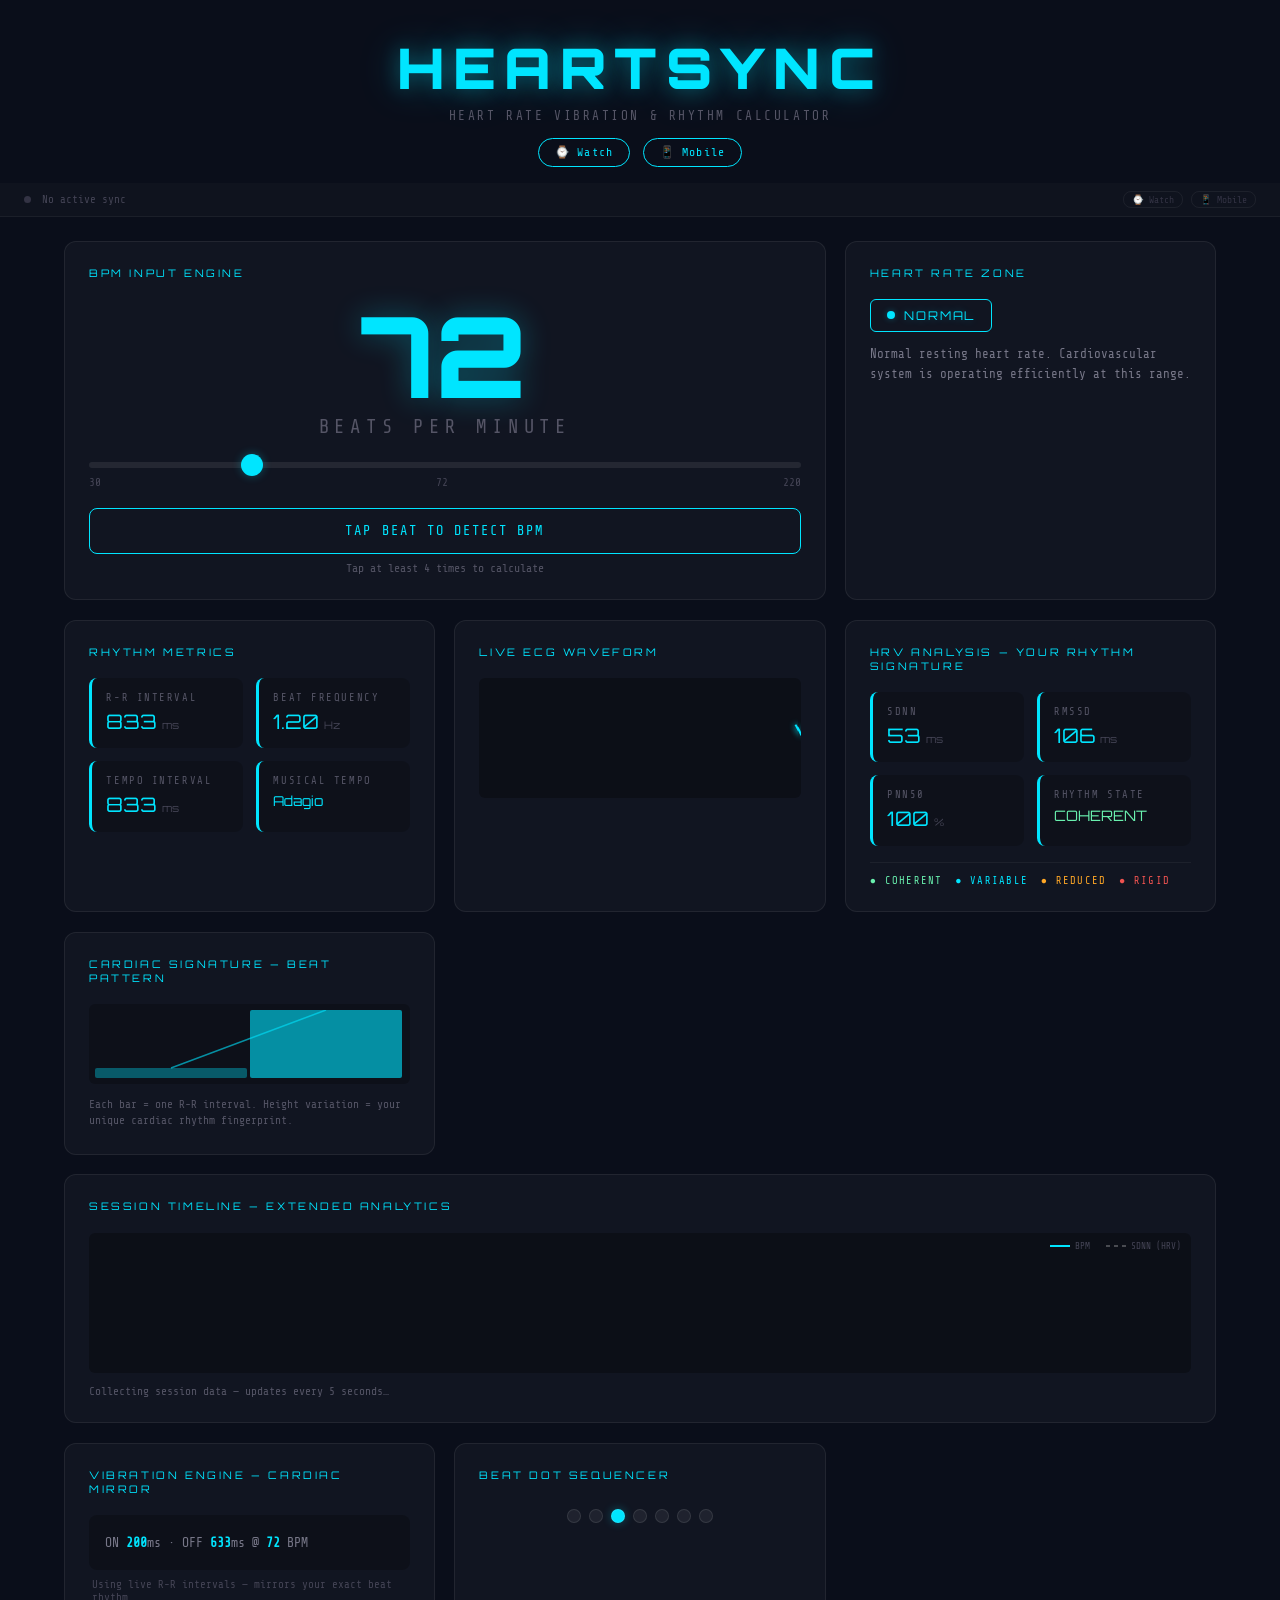
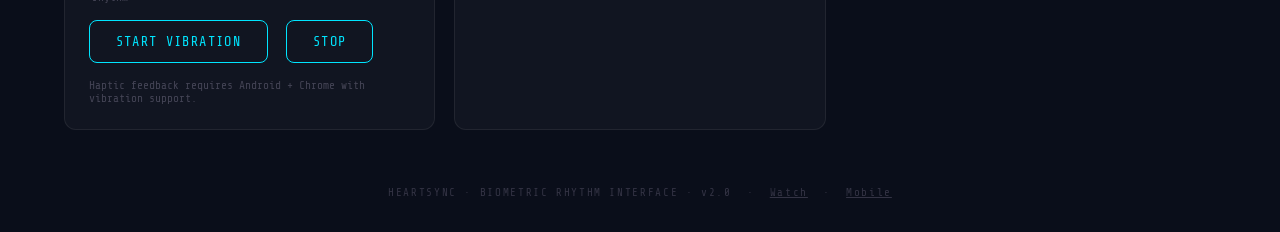
==== index.html @ d4ab4b92 "Build HeartSync — full biometric rhythm & vibration application - BPM input engine (slider + tap det" ====
<!DOCTYPE html>
<html lang="en">
<head>
  <meta charset="UTF-8" />
  <meta name="viewport" content="width=device-width, initial-scale=1.0" />
  <title>HeartSync — Extended</title>
  <link href="https://fonts.googleapis.com/css2?family=Orbitron:wght@400;700;900&family=Share+Tech+Mono&display=swap" rel="stylesheet" />
  <link rel="stylesheet" href="styles.css" />
</head>
<body>

<header>
  <h1>HEARTSYNC</h1>
  <p>HEART RATE VIBRATION &amp; RHYTHM CALCULATOR</p>
  <div class="header-links">
    <a href="watch.html"  class="nav-link">⌚ Watch</a>
    <a href="mobile.html" class="nav-link">📱 Mobile</a>
  </div>
</header>

<!-- Connection status bar -->
<div class="conn-bar" id="conn-bar">
  <div class="conn-dot" id="conn-dot"></div>
  <span id="conn-text">No active sync</span>
  <div class="conn-badges">
    <span class="conn-badge" id="badge-watch">⌚ Watch</span>
    <span class="conn-badge" id="badge-mobile">📱 Mobile</span>
  </div>
</div>

<div class="grid">

  <!-- BPM INPUT -->
  <div class="card" id="bpm-panel">
    <div class="card-title">BPM Input Engine</div>
    <div class="bpm-display" id="bpm-display">72</div>
    <div class="bpm-unit">BEATS PER MINUTE</div>
    <input type="range" id="bpm-slider" min="30" max="220" value="72" step="1" />
    <div class="slider-labels"><span>30</span><span>72</span><span>220</span></div>
    <button id="tap-btn">TAP BEAT TO DETECT BPM</button>
    <div id="tap-status">Tap at least 4 times to calculate</div>
  </div>

  <!-- ZONE CLASSIFIER -->
  <div class="card" id="zone-card">
    <div class="card-title">Heart Rate Zone</div>
    <div class="zone-badge">
      <div class="zone-dot"></div>
      <span id="zone-name">NORMAL</span>
    </div>
    <div class="zone-desc" id="zone-desc">Normal resting heart rate. Cardiovascular system is operating efficiently at this range.</div>
  </div>

  <!-- RHYTHM METRICS -->
  <div class="card">
    <div class="card-title">Rhythm Metrics</div>
    <div class="metrics-grid">
      <div class="metric">
        <div class="metric-label">R-R Interval</div>
        <div class="metric-value"><span id="rr-val">833</span><span class="metric-unit">ms</span></div>
      </div>
      <div class="metric">
        <div class="metric-label">Beat Frequency</div>
        <div class="metric-value"><span id="freq-val">1.20</span><span class="metric-unit">Hz</span></div>
      </div>
      <div class="metric">
        <div class="metric-label">Tempo Interval</div>
        <div class="metric-value"><span id="tempo-val">833</span><span class="metric-unit">ms</span></div>
      </div>
      <div class="metric">
        <div class="metric-label">Musical Tempo</div>
        <div class="metric-value" style="font-size:0.85rem"><span id="music-val">Andante</span></div>
      </div>
    </div>
  </div>

  <!-- ECG VISUALIZER -->
  <div class="card">
    <div class="card-title">Live ECG Waveform</div>
    <canvas id="ecg-canvas"></canvas>
  </div>

  <!-- HRV ANALYSIS -->
  <div class="card">
    <div class="card-title">HRV Analysis — Your Rhythm Signature</div>
    <div class="metrics-grid">
      <div class="metric">
        <div class="metric-label">SDNN</div>
        <div class="metric-value"><span id="sdnn-val">—</span><span class="metric-unit">ms</span></div>
      </div>
      <div class="metric">
        <div class="metric-label">RMSSD</div>
        <div class="metric-value"><span id="rmssd-val">—</span><span class="metric-unit">ms</span></div>
      </div>
      <div class="metric">
        <div class="metric-label">pNN50</div>
        <div class="metric-value"><span id="pnn50-val">—</span><span class="metric-unit">%</span></div>
      </div>
      <div class="metric">
        <div class="metric-label">Rhythm State</div>
        <div class="metric-value" style="font-size:0.9rem"><span id="rhythm-label">LOADING</span></div>
      </div>
    </div>
    <div class="hrv-legend">
      <span class="hrv-tag" style="color:#69f0ae">● COHERENT</span>
      <span class="hrv-tag" style="color:#00e5ff">● VARIABLE</span>
      <span class="hrv-tag" style="color:#ffa726">● REDUCED</span>
      <span class="hrv-tag" style="color:#ef5350">● RIGID</span>
    </div>
  </div>

  <!-- CARDIAC SIGNATURE -->
  <div class="card">
    <div class="card-title">Cardiac Signature — Beat Pattern</div>
    <div class="sparkline-wrap">
      <canvas id="sparkline-canvas" class="sparkline-canvas"></canvas>
    </div>
    <div class="sig-desc">Each bar = one R-R interval. Height variation = your unique cardiac rhythm fingerprint.</div>
  </div>

  <!-- SESSION TIMELINE (extended analytics) -->
  <div class="card card-wide">
    <div class="card-title">Session Timeline — Extended Analytics</div>
    <div class="timeline-wrap">
      <canvas id="timeline-canvas" class="timeline-canvas"></canvas>
      <div class="timeline-legend">
        <span class="tl-item"><span class="tl-line solid"></span> BPM</span>
        <span class="tl-item"><span class="tl-line dashed"></span> SDNN (HRV)</span>
      </div>
    </div>
    <div class="session-stats" id="session-stats">Collecting session data — updates every 5 seconds…</div>
  </div>

  <!-- VIBRATION ENGINE -->
  <div class="card">
    <div class="card-title">Vibration Engine — Cardiac Mirror</div>
    <div class="vib-info">
      ON <span id="vib-on">250</span>ms · OFF <span id="vib-off">583</span>ms @ <span id="vib-bpm">72</span> BPM
    </div>
    <div class="vib-mode-label">Using live R-R intervals — mirrors your exact beat rhythm</div>
    <button class="vib-btn" id="vib-start-btn">START VIBRATION</button>
    <button class="vib-btn" id="vib-stop-btn">STOP</button>
    <div id="vib-note">Haptic feedback requires Android + Chrome with vibration support.</div>
  </div>

  <!-- BEAT SEQUENCER -->
  <div class="card">
    <div class="card-title">Beat Dot Sequencer</div>
    <div class="dots-row" id="dots-row"></div>
  </div>

</div>

<footer>
  HEARTSYNC · BIOMETRIC RHYTHM INTERFACE · v2.0
  &nbsp;·&nbsp;
  <a href="watch.html"  style="color:inherit;text-decoration:underline">Watch</a>
  &nbsp;·&nbsp;
  <a href="mobile.html" style="color:inherit;text-decoration:underline">Mobile</a>
</footer>

<script src="app.js"></script>
</body>
</html>
---- styles.css ----
:root {
  --zone-color: #00e5ff;
  --zone-bg: #0a0e1a;
  --zone-glow: rgba(0, 229, 255, 0.3);
}

* { box-sizing: border-box; margin: 0; padding: 0; }

body {
  background: var(--zone-bg);
  color: #e0e0e0;
  font-family: 'Share Tech Mono', monospace;
  min-height: 100vh;
  transition: background 0.6s ease;
  overflow-x: hidden;
}

/* ── Header ── */
header {
  text-align: center;
  padding: 2rem 1rem 1rem;
}
header h1 {
  font-family: 'Orbitron', sans-serif;
  font-size: clamp(2rem, 6vw, 3.5rem);
  font-weight: 900;
  color: var(--zone-color);
  text-shadow: 0 0 20px var(--zone-glow), 0 0 40px var(--zone-glow);
  letter-spacing: 0.15em;
  transition: color 0.6s, text-shadow 0.6s;
}
header p {
  font-size: 0.8rem;
  color: #556;
  letter-spacing: 0.2em;
  margin-top: 0.4rem;
}

/* ── Header nav links ── */
.header-links {
  display: flex;
  justify-content: center;
  gap: 0.8rem;
  margin-top: 0.9rem;
}
.nav-link {
  display: inline-flex;
  align-items: center;
  gap: 0.4rem;
  padding: 0.4rem 1rem;
  border: 1px solid var(--zone-color);
  border-radius: 18px;
  color: var(--zone-color);
  font-family: 'Share Tech Mono', monospace;
  font-size: 0.72rem;
  letter-spacing: 0.1em;
  text-decoration: none;
  transition: background 0.2s, box-shadow 0.2s, border-color 0.6s, color 0.6s;
}
.nav-link:hover { background: rgba(255,255,255,0.05); box-shadow: 0 0 12px var(--zone-glow); }

/* ── Connection Status Bar ── */
.conn-bar {
  display: flex;
  align-items: center;
  gap: 0.7rem;
  padding: 0.5rem 1.5rem;
  background: rgba(255,255,255,0.02);
  border-bottom: 1px solid rgba(255,255,255,0.05);
  font-size: 0.68rem;
  color: #445;
  flex-wrap: wrap;
}
.conn-dot {
  width: 7px; height: 7px;
  border-radius: 50%;
  background: #334;
  flex-shrink: 0;
  transition: background 0.4s, box-shadow 0.4s;
}
.conn-dot.live {
  background: #69f0ae;
  box-shadow: 0 0 6px rgba(105,240,174,0.7);
  animation: conn-pulse 1.4s ease-in-out infinite;
}
@keyframes conn-pulse { 0%,100%{opacity:1} 50%{opacity:0.4} }
.conn-badges { display: flex; gap: 0.5rem; margin-left: auto; }
.conn-badge {
  padding: 2px 8px;
  border-radius: 8px;
  border: 1px solid rgba(255,255,255,0.06);
  font-size: 0.6rem;
  color: #334;
  transition: border-color 0.4s, color 0.4s;
}
.conn-badge.connected {
  border-color: #69f0ae;
  color: #69f0ae;
}

/* ── Grid Layout ── */
.grid {
  display: grid;
  grid-template-columns: repeat(auto-fit, minmax(300px, 1fr));
  gap: 1.2rem;
  padding: 1.5rem;
  max-width: 1200px;
  margin: 0 auto;
}

/* ── Card ── */
.card {
  background: rgba(255,255,255,0.03);
  border: 1px solid rgba(255,255,255,0.07);
  border-radius: 12px;
  padding: 1.5rem;
  position: relative;
  overflow: hidden;
  transition: border-color 0.6s;
}
.card-wide { grid-column: 1 / -1; }
.card::before {
  content: '';
  position: absolute;
  top: 0; left: -100%;
  width: 60%; height: 100%;
  background: linear-gradient(90deg, transparent, rgba(255,255,255,0.03), transparent);
  animation: scan 4s linear infinite;
}
@keyframes scan { 0%{left:-60%} 100%{left:160%} }
.card-title {
  font-family: 'Orbitron', sans-serif;
  font-size: 0.65rem;
  letter-spacing: 0.25em;
  color: var(--zone-color);
  text-transform: uppercase;
  margin-bottom: 1.2rem;
  transition: color 0.6s;
}

/* ── BPM Panel ── */
#bpm-panel { grid-column: span 2; }
@media (max-width: 660px) { #bpm-panel { grid-column: span 1; } }

.bpm-display {
  font-family: 'Orbitron', sans-serif;
  font-size: clamp(4rem, 14vw, 7rem);
  font-weight: 900;
  color: var(--zone-color);
  text-shadow: 0 0 30px var(--zone-glow);
  text-align: center;
  line-height: 1;
  transition: color 0.4s, text-shadow 0.4s;
}
.bpm-unit { font-size: 1.2rem; letter-spacing: 0.3em; color: #556; text-align: center; margin-top: 0.3rem; }

input[type=range] {
  -webkit-appearance: none;
  width: 100%; height: 6px;
  background: rgba(255,255,255,0.08);
  border-radius: 3px; outline: none;
  margin: 1.5rem 0 0.5rem; cursor: pointer;
}
input[type=range]::-webkit-slider-thumb {
  -webkit-appearance: none;
  width: 22px; height: 22px;
  border-radius: 50%;
  background: var(--zone-color);
  box-shadow: 0 0 10px var(--zone-glow);
  transition: background 0.4s, box-shadow 0.4s;
}
.slider-labels { display: flex; justify-content: space-between; font-size: 0.7rem; color: #445; }

/* ── Tap Button ── */
#tap-btn {
  display: block; width: 100%;
  margin-top: 1.2rem; padding: 0.9rem;
  background: transparent;
  border: 1px solid var(--zone-color);
  border-radius: 8px;
  color: var(--zone-color);
  font-family: 'Share Tech Mono', monospace;
  font-size: 0.85rem; letter-spacing: 0.15em;
  cursor: pointer;
  transition: background 0.2s, box-shadow 0.2s, border-color 0.6s, color 0.6s;
}
#tap-btn:hover { background: rgba(255,255,255,0.04); }
#tap-btn.tapped { background: var(--zone-color); color: #000; box-shadow: 0 0 20px var(--zone-glow); }
#tap-status { font-size: 0.72rem; color: #556; text-align: center; margin-top: 0.5rem; min-height: 1.2em; }

/* ── Zone Badge ── */
.zone-badge {
  display: inline-flex; align-items: center; gap: 0.6rem;
  padding: 0.5rem 1rem;
  border-radius: 6px; border: 1px solid var(--zone-color);
  color: var(--zone-color);
  font-family: 'Orbitron', sans-serif; font-size: 0.75rem; letter-spacing: 0.15em;
  text-shadow: 0 0 8px var(--zone-glow);
  transition: color 0.6s, border-color 0.6s, text-shadow 0.6s;
  margin-bottom: 0.8rem;
}
.zone-dot { width: 8px; height: 8px; border-radius: 50%; background: var(--zone-color); box-shadow: 0 0 6px var(--zone-glow); transition: background 0.6s, box-shadow 0.6s; }
.zone-desc { font-size: 0.78rem; color: #778; line-height: 1.6; }

/* ── Metrics ── */
.metrics-grid { display: grid; grid-template-columns: 1fr 1fr; gap: 0.8rem; }
.metric { background: rgba(0,0,0,0.2); border-radius: 8px; padding: 0.9rem; border-left: 3px solid var(--zone-color); transition: border-color 0.6s; }
.metric-label { font-size: 0.65rem; color: #556; letter-spacing: 0.15em; text-transform: uppercase; margin-bottom: 0.3rem; }
.metric-value { font-family: 'Orbitron', sans-serif; font-size: 1.25rem; color: var(--zone-color); transition: color 0.4s; }
.metric-unit  { font-size: 0.65rem; color: #445; margin-left: 0.3rem; }

/* ── ECG Canvas ── */
#ecg-canvas { width: 100%; height: 120px; display: block; border-radius: 6px; background: rgba(0,0,0,0.3); }

/* ── HRV Analysis ── */
.hrv-legend { display: flex; flex-wrap: wrap; gap: 0.8rem; margin-top: 1rem; padding-top: 0.8rem; border-top: 1px solid rgba(255,255,255,0.05); }
.hrv-tag { font-size: 0.65rem; letter-spacing: 0.12em; }

/* ── Cardiac Signature ── */
.sparkline-wrap { width: 100%; height: 80px; margin-bottom: 0.8rem; border-radius: 6px; background: rgba(0,0,0,0.25); overflow: hidden; padding: 6px; }
.sparkline-canvas { width: 100%; height: 100%; display: block; }
.sig-desc { font-size: 0.7rem; color: #556; line-height: 1.5; }

/* ── Session Timeline ── */
.timeline-wrap { position: relative; width: 100%; height: 140px; margin-bottom: 0.8rem; }
.timeline-canvas { width: 100%; height: 100%; display: block; border-radius: 6px; background: rgba(0,0,0,0.3); }
.timeline-legend {
  position: absolute; top: 8px; right: 10px;
  display: flex; gap: 1rem;
}
.tl-item { display: flex; align-items: center; gap: 5px; font-size: 0.58rem; color: #445; }
.tl-line { display: inline-block; width: 20px; height: 2px; }
.tl-line.solid  { background: var(--zone-color); }
.tl-line.dashed { background: repeating-linear-gradient(90deg,rgba(255,255,255,0.25) 0 4px,transparent 4px 8px); }
.session-stats {
  display: flex; flex-wrap: wrap; gap: 1.2rem;
  font-size: 0.7rem; color: #556;
}
.session-stats strong { color: var(--zone-color); }

/* ── Vibration ── */
.vib-info { background: rgba(0,0,0,0.25); border-radius: 8px; padding: 1rem; font-size: 0.82rem; color: #778; line-height: 1.8; margin-bottom: 0.5rem; }
.vib-info span { color: var(--zone-color); font-weight: bold; transition: color 0.4s; }
.vib-mode-label { font-size: 0.68rem; color: #445; margin-bottom: 1rem; padding-left: 0.2rem; }
.vib-btn { padding: 0.8rem 1.6rem; background: transparent; border: 1px solid var(--zone-color); border-radius: 8px; color: var(--zone-color); font-family: 'Share Tech Mono', monospace; font-size: 0.85rem; letter-spacing: 0.1em; cursor: pointer; transition: background 0.2s, box-shadow 0.2s, border-color 0.6s, color 0.6s; margin-right: 0.6rem; margin-bottom: 0.5rem; }
.vib-btn:hover { background: rgba(255,255,255,0.05); }
.vib-btn.active { background: var(--zone-color); color: #000; box-shadow: 0 0 16px var(--zone-glow); }
#vib-note { font-size: 0.7rem; color: #445; margin-top: 0.5rem; }

/* ── Beat Sequencer ── */
.dots-row { display: flex; flex-wrap: wrap; gap: 0.5rem; justify-content: center; padding: 0.5rem 0; }
.beat-dot { width: 14px; height: 14px; border-radius: 50%; background: rgba(255,255,255,0.06); border: 1px solid rgba(255,255,255,0.1); transition: background 0.08s, box-shadow 0.08s; }
.beat-dot.lit { background: var(--zone-color); box-shadow: 0 0 10px var(--zone-glow); }

/* ── Footer ── */
footer { text-align: center; padding: 2rem; font-size: 0.68rem; color: #334; letter-spacing: 0.15em; }
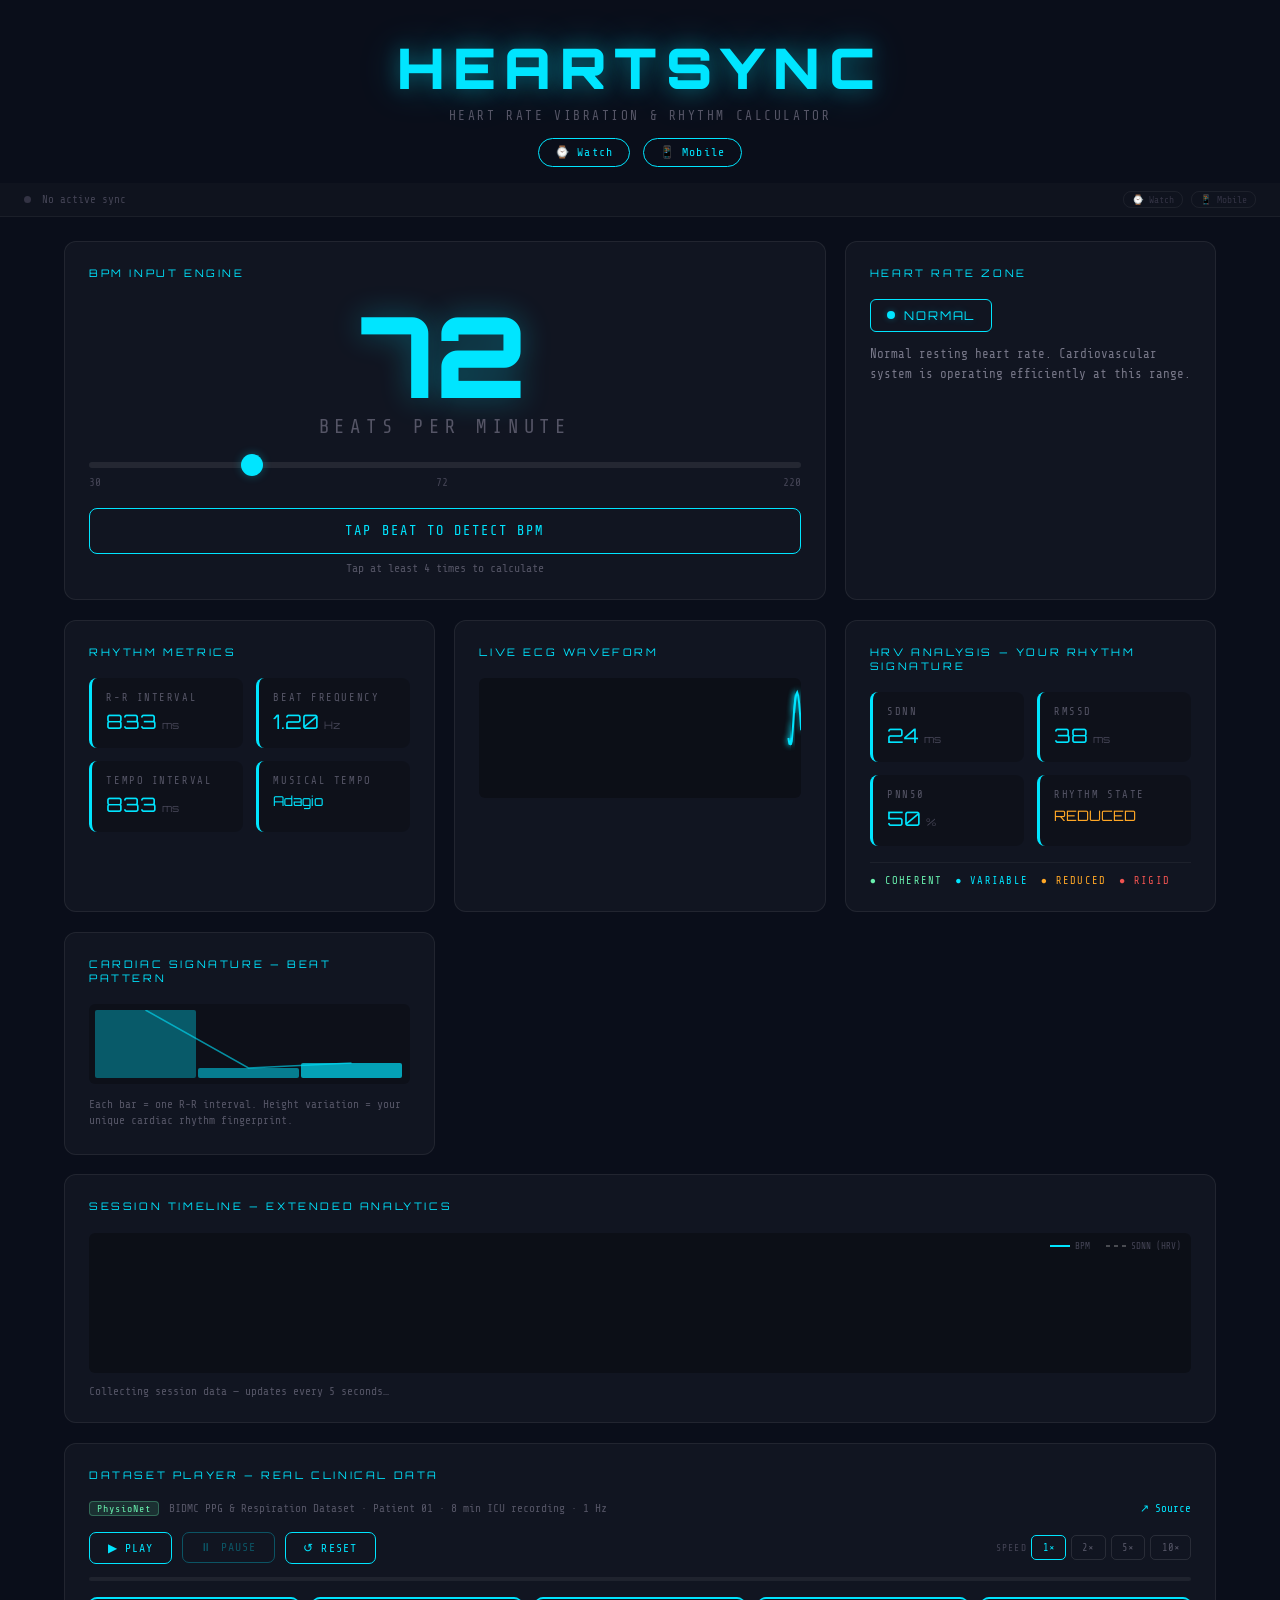
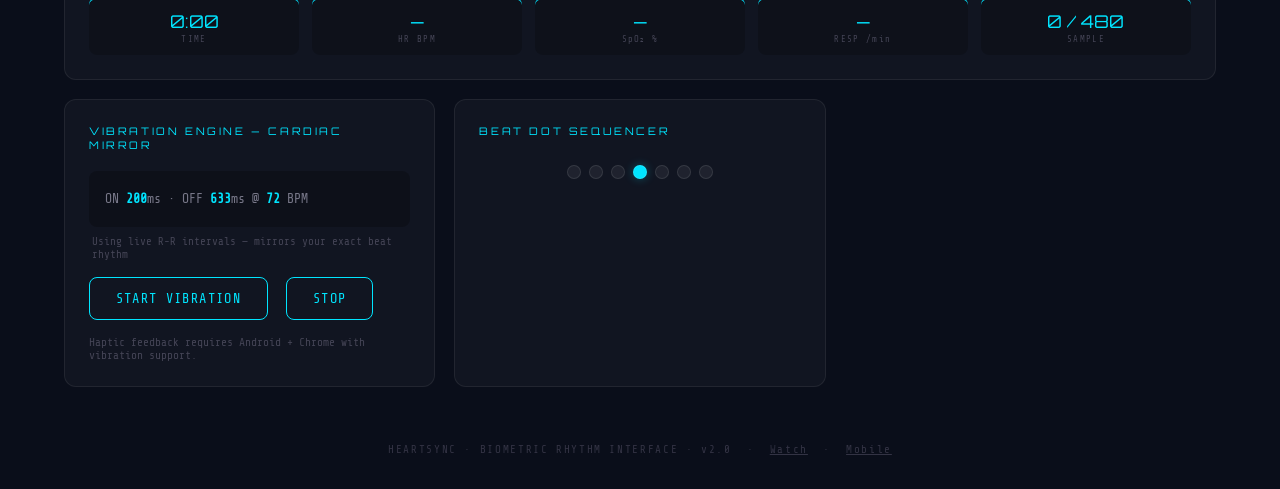
==== commit ff6d6ecb: "Add real clinical dataset player + three-surface sync ecosystem - BIDMC Patient 01 dataset (PhysioNe" ====
--- a/index.html
+++ b/index.html
@@ -131,6 +131,53 @@
     <div class="session-stats" id="session-stats">Collecting session data — updates every 5 seconds…</div>
   </div>
 
+  <!-- DATASET PLAYER -->
+  <div class="card card-wide" id="dataset-card">
+    <div class="card-title">Dataset Player — Real Clinical Data</div>
+    <div class="dataset-source">
+      <span class="ds-badge">PhysioNet</span>
+      BIDMC PPG &amp; Respiration Dataset · Patient 01 · 8 min ICU recording · 1 Hz
+      <a class="ds-link" href="https://physionet.org/content/bidmc/1.0.0/" target="_blank">↗ Source</a>
+    </div>
+    <div class="dataset-controls">
+      <button class="ds-btn" id="ds-play">▶ PLAY</button>
+      <button class="ds-btn" id="ds-pause" disabled>⏸ PAUSE</button>
+      <button class="ds-btn" id="ds-reset">↺ RESET</button>
+      <div class="ds-speed-wrap">
+        <span class="ds-speed-label">SPEED</span>
+        <button class="ds-speed-btn active" data-speed="1">1×</button>
+        <button class="ds-speed-btn" data-speed="2">2×</button>
+        <button class="ds-speed-btn" data-speed="5">5×</button>
+        <button class="ds-speed-btn" data-speed="10">10×</button>
+      </div>
+    </div>
+    <div class="ds-progress-wrap">
+      <div class="ds-progress-bar" id="ds-progress-bar"></div>
+    </div>
+    <div class="ds-live-row">
+      <div class="ds-live-metric">
+        <div class="ds-live-val" id="ds-time">0:00</div>
+        <div class="ds-live-label">TIME</div>
+      </div>
+      <div class="ds-live-metric">
+        <div class="ds-live-val" id="ds-hr">—</div>
+        <div class="ds-live-label">HR BPM</div>
+      </div>
+      <div class="ds-live-metric">
+        <div class="ds-live-val" id="ds-spo2">—</div>
+        <div class="ds-live-label">SpO₂ %</div>
+      </div>
+      <div class="ds-live-metric">
+        <div class="ds-live-val" id="ds-resp">—</div>
+        <div class="ds-live-label">RESP /min</div>
+      </div>
+      <div class="ds-live-metric">
+        <div class="ds-live-val" id="ds-idx">0 / 480</div>
+        <div class="ds-live-label">SAMPLE</div>
+      </div>
+    </div>
+  </div>
+
   <!-- VIBRATION ENGINE -->
   <div class="card">
     <div class="card-title">Vibration Engine — Cardiac Mirror</div>
@@ -159,6 +206,7 @@
   <a href="mobile.html" style="color:inherit;text-decoration:underline">Mobile</a>
 </footer>
 
+<script src="dataset.js"></script>
 <script src="app.js"></script>
 </body>
 </html>
--- a/styles.css
+++ b/styles.css
@@ -252,5 +252,109 @@
 .beat-dot { width: 14px; height: 14px; border-radius: 50%; background: rgba(255,255,255,0.06); border: 1px solid rgba(255,255,255,0.1); transition: background 0.08s, box-shadow 0.08s; }
 .beat-dot.lit { background: var(--zone-color); box-shadow: 0 0 10px var(--zone-glow); }
 
+/* ── Dataset Player ── */
+.dataset-source {
+  display: flex;
+  align-items: center;
+  gap: 0.6rem;
+  font-size: 0.7rem;
+  color: #556;
+  margin-bottom: 1rem;
+  flex-wrap: wrap;
+}
+.ds-badge {
+  background: rgba(105,240,174,0.12);
+  border: 1px solid rgba(105,240,174,0.3);
+  color: #69f0ae;
+  border-radius: 4px;
+  padding: 1px 7px;
+  font-size: 0.62rem;
+  letter-spacing: 0.1em;
+}
+.ds-link { color: var(--zone-color); text-decoration: none; margin-left: auto; font-size: 0.68rem; }
+.ds-link:hover { text-decoration: underline; }
+
+.dataset-controls {
+  display: flex;
+  align-items: center;
+  gap: 0.6rem;
+  margin-bottom: 0.8rem;
+  flex-wrap: wrap;
+}
+.ds-btn {
+  padding: 0.5rem 1.1rem;
+  background: transparent;
+  border: 1px solid var(--zone-color);
+  border-radius: 7px;
+  color: var(--zone-color);
+  font-family: 'Share Tech Mono', monospace;
+  font-size: 0.72rem;
+  letter-spacing: 0.1em;
+  cursor: pointer;
+  transition: background 0.2s, color 0.2s, border-color 0.6s;
+}
+.ds-btn:hover:not(:disabled) { background: rgba(255,255,255,0.05); }
+.ds-btn:disabled { opacity: 0.3; cursor: not-allowed; }
+.ds-speed-wrap {
+  display: flex;
+  align-items: center;
+  gap: 0.3rem;
+  margin-left: auto;
+}
+.ds-speed-label { font-size: 0.6rem; color: #445; letter-spacing: 0.12em; }
+.ds-speed-btn {
+  padding: 0.35rem 0.65rem;
+  background: transparent;
+  border: 1px solid rgba(255,255,255,0.1);
+  border-radius: 5px;
+  color: #556;
+  font-family: 'Share Tech Mono', monospace;
+  font-size: 0.65rem;
+  cursor: pointer;
+  transition: all 0.2s;
+}
+.ds-speed-btn.active, .ds-speed-btn:hover {
+  border-color: var(--zone-color);
+  color: var(--zone-color);
+}
+
+.ds-progress-wrap {
+  height: 4px;
+  background: rgba(255,255,255,0.06);
+  border-radius: 2px;
+  margin-bottom: 1rem;
+  overflow: hidden;
+}
+.ds-progress-bar {
+  height: 100%;
+  width: 0%;
+  background: var(--zone-color);
+  border-radius: 2px;
+  box-shadow: 0 0 6px var(--zone-glow);
+  transition: width 0.9s linear, background 0.6s;
+}
+.ds-live-row {
+  display: flex;
+  gap: 0.8rem;
+  flex-wrap: wrap;
+}
+.ds-live-metric {
+  flex: 1;
+  min-width: 70px;
+  background: rgba(0,0,0,0.2);
+  border-radius: 8px;
+  padding: 0.7rem;
+  text-align: center;
+  border-top: 2px solid var(--zone-color);
+  transition: border-color 0.6s;
+}
+.ds-live-val {
+  font-family: 'Orbitron', sans-serif;
+  font-size: 1.1rem;
+  color: var(--zone-color);
+  transition: color 0.4s;
+}
+.ds-live-label { font-size: 0.55rem; color: #445; letter-spacing: 0.15em; margin-top: 2px; }
+
 /* ── Footer ── */
 footer { text-align: center; padding: 2rem; font-size: 0.68rem; color: #334; letter-spacing: 0.15em; }
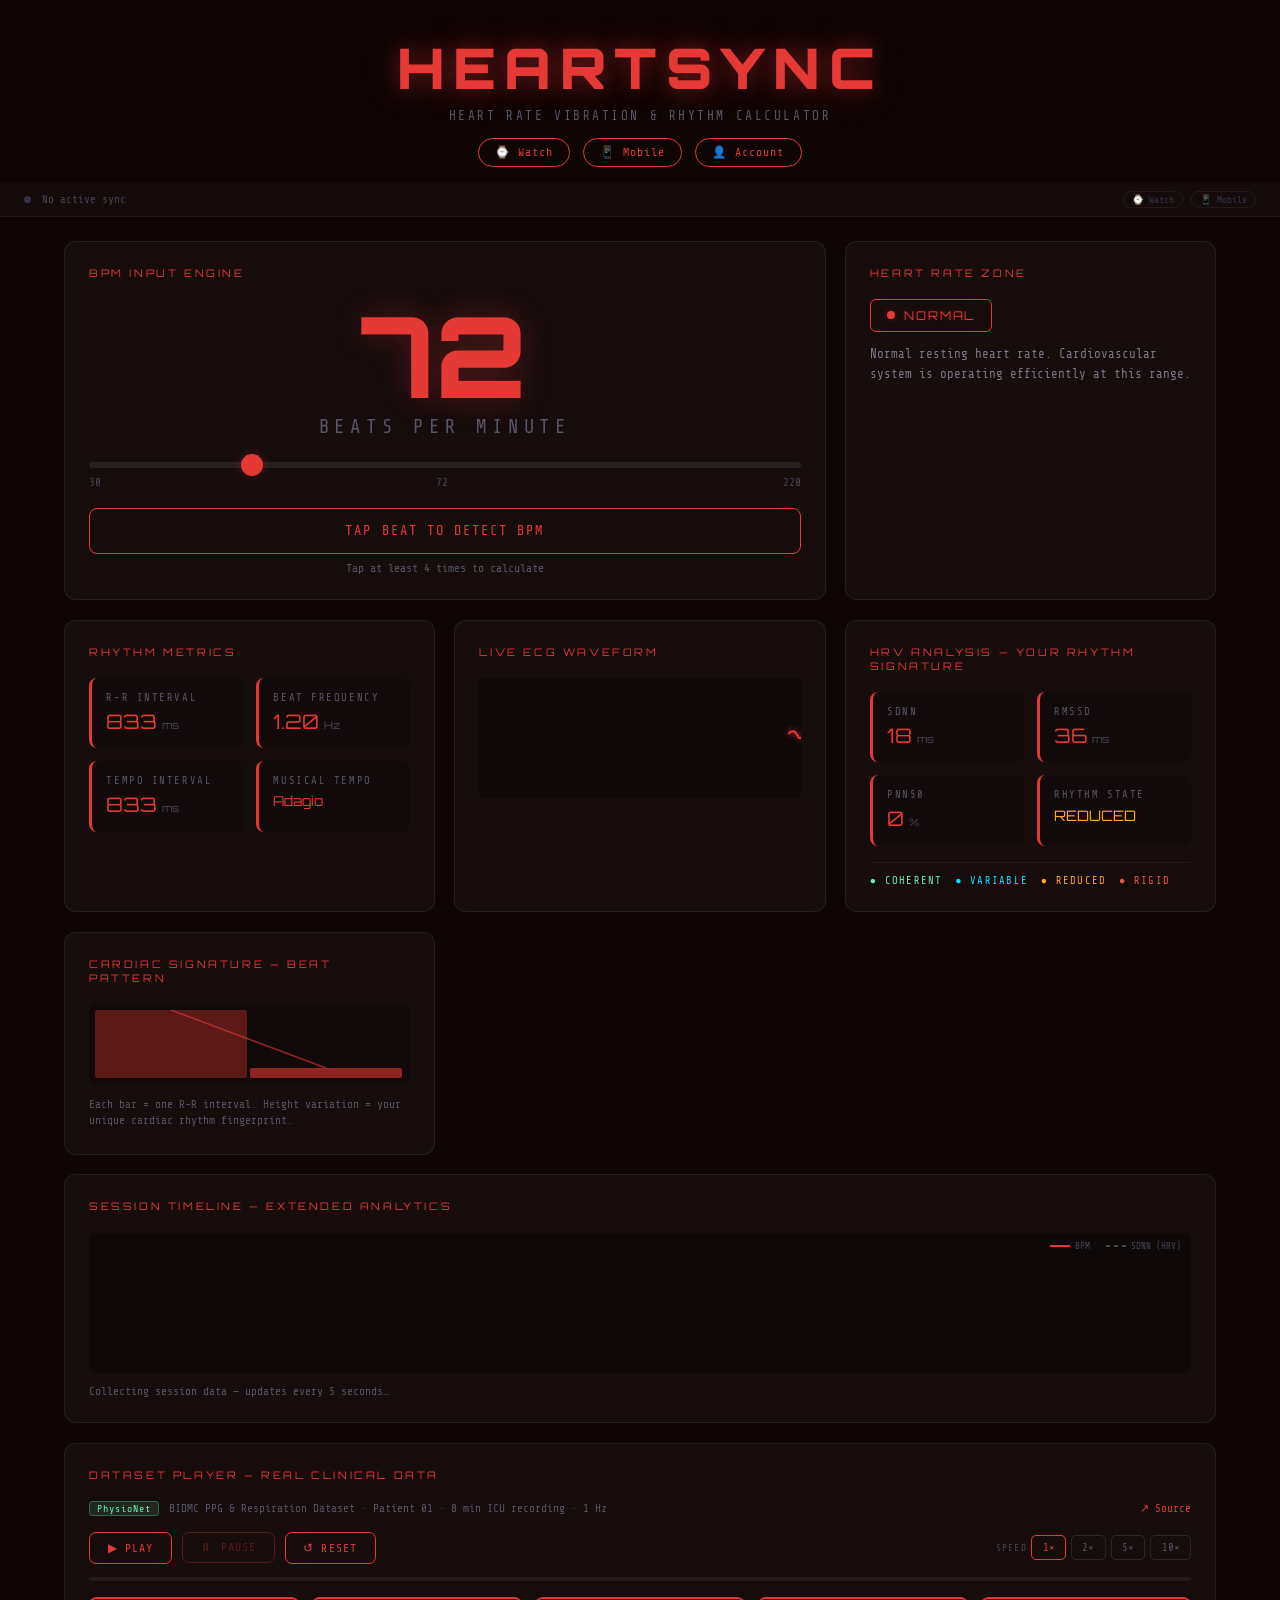
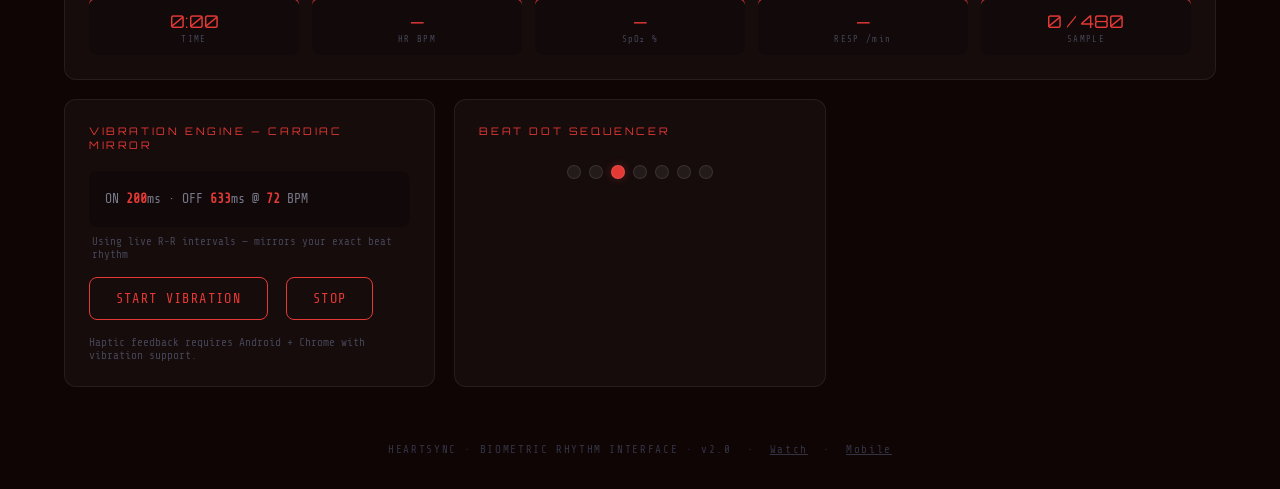
==== commit bddab140: "Add account & authentication system (Apple Sign In + email) - auth.js: shared module — Sign in with " ====
--- a/index.html
+++ b/index.html
@@ -13,8 +13,9 @@
   <h1>HEARTSYNC</h1>
   <p>HEART RATE VIBRATION &amp; RHYTHM CALCULATOR</p>
   <div class="header-links">
-    <a href="watch.html"  class="nav-link">⌚ Watch</a>
-    <a href="mobile.html" class="nav-link">📱 Mobile</a>
+    <a href="watch.html"   class="nav-link">⌚ Watch</a>
+    <a href="mobile.html"  class="nav-link">📱 Mobile</a>
+    <a href="account.html" class="nav-link" id="hdr-account-link">👤 Account</a>
   </div>
 </header>
 
@@ -207,6 +208,7 @@
 </footer>
 
 <script src="dataset.js"></script>
+<script src="auth.js"></script>
 <script src="app.js"></script>
 </body>
 </html>
--- a/styles.css
+++ b/styles.css
@@ -1,7 +1,7 @@
 :root {
-  --zone-color: #00e5ff;
-  --zone-bg: #0a0e1a;
-  --zone-glow: rgba(0, 229, 255, 0.3);
+  --zone-color: #e53935;
+  --zone-bg: #0f0505;
+  --zone-glow: rgba(229, 57, 53, 0.35);
 }
 
 * { box-sizing: border-box; margin: 0; padding: 0; }
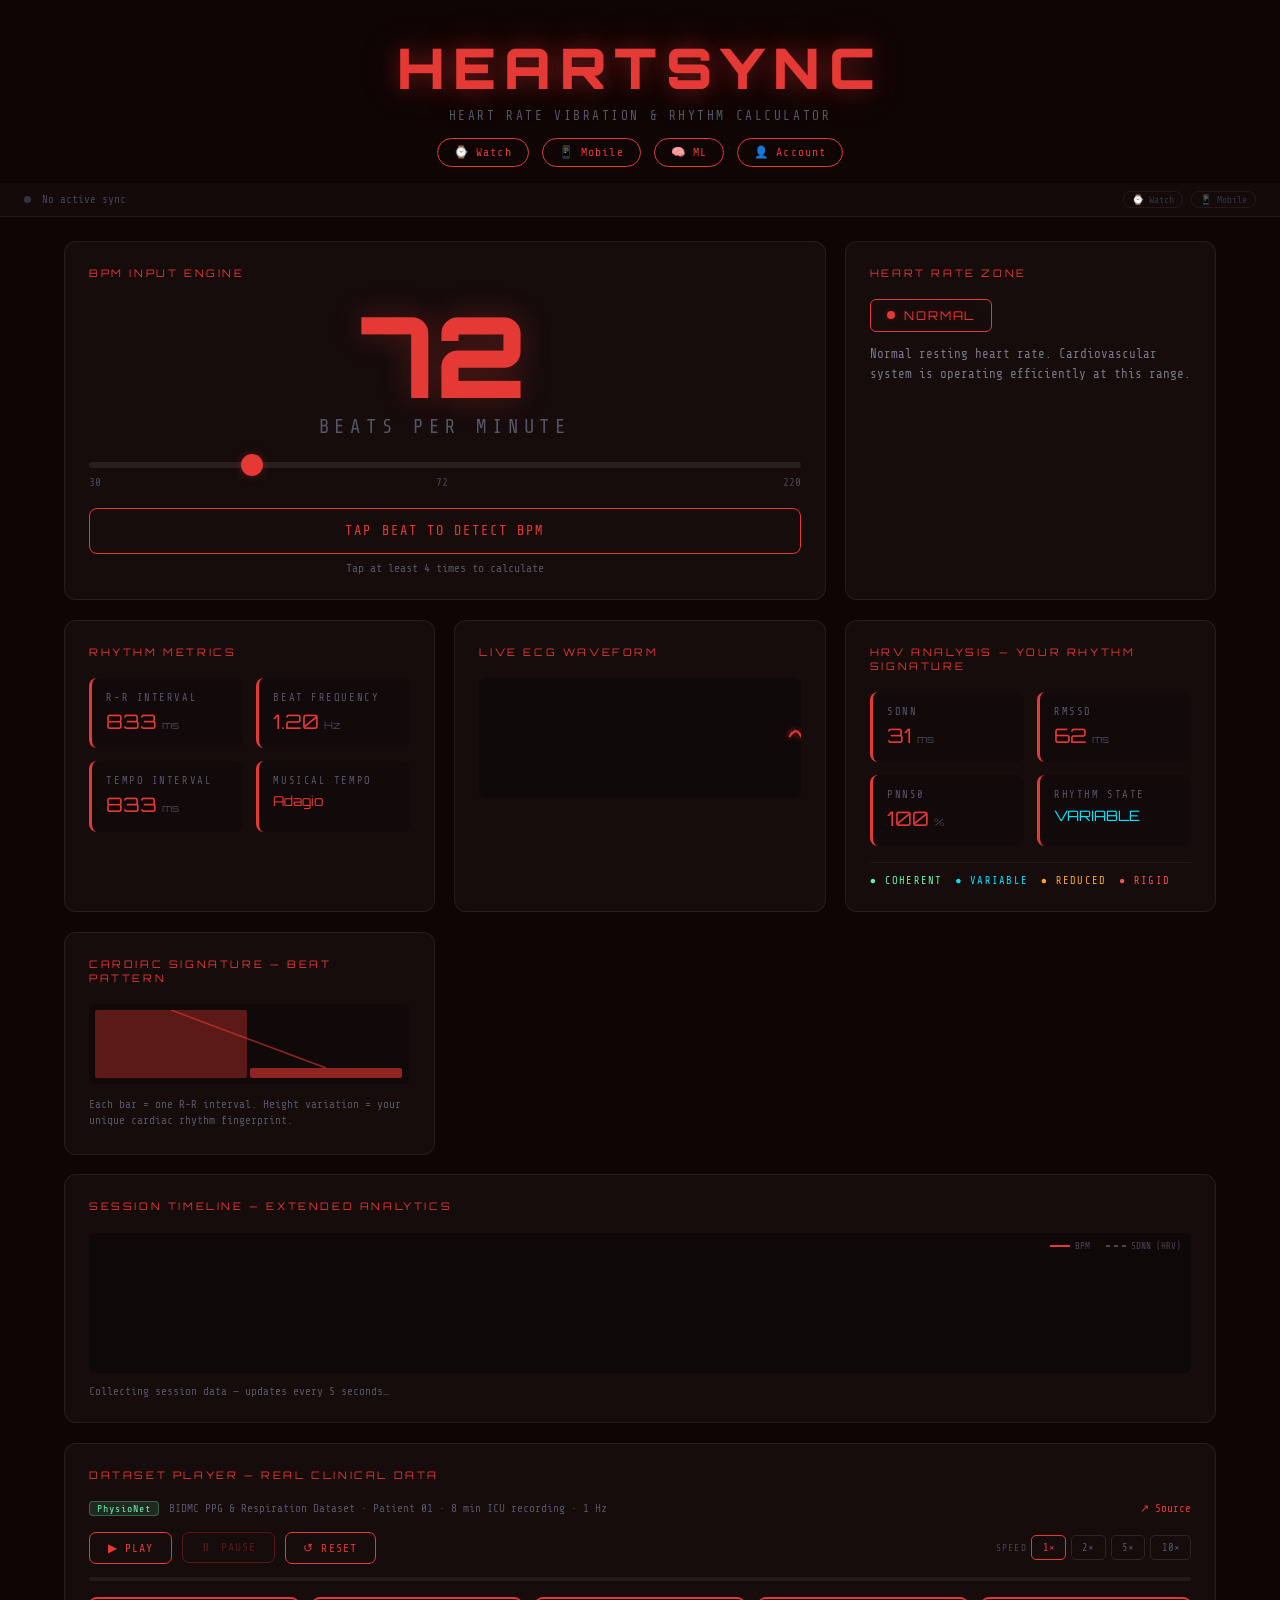
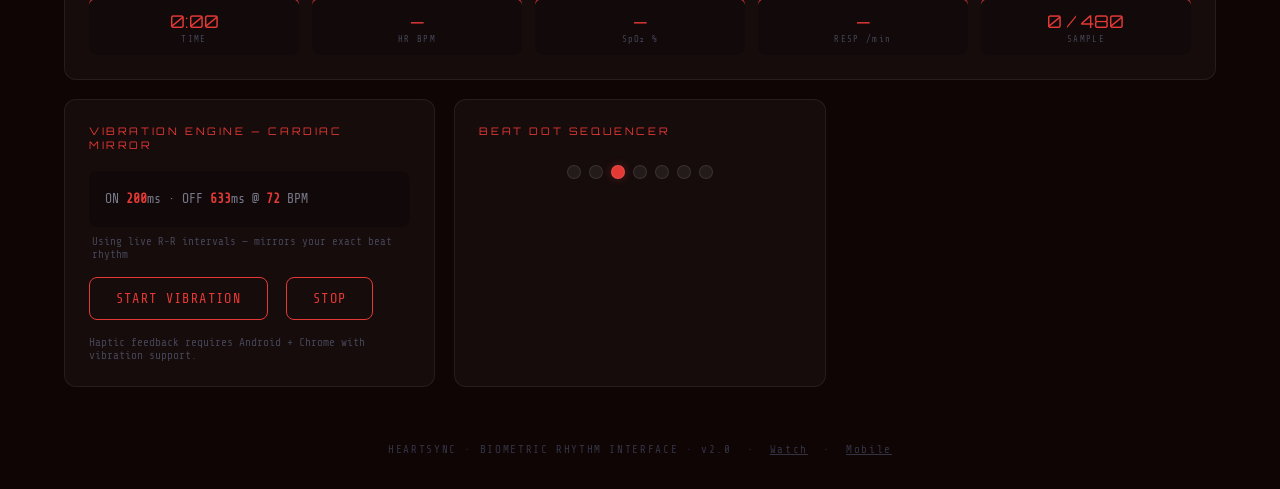
==== commit ab7e722d: "Add machine learning layer — TensorFlow.js stress scoring, anomaly detection, trend prediction - ml-" ====
--- a/index.html
+++ b/index.html
@@ -15,7 +15,8 @@
   <div class="header-links">
     <a href="watch.html"   class="nav-link">⌚ Watch</a>
     <a href="mobile.html"  class="nav-link">📱 Mobile</a>
-    <a href="account.html" class="nav-link" id="hdr-account-link">👤 Account</a>
+    <a href="ml.html"      class="nav-link">🧠 ML</a>
+    <a href="account.html" class="nav-link">👤 Account</a>
   </div>
 </header>
 
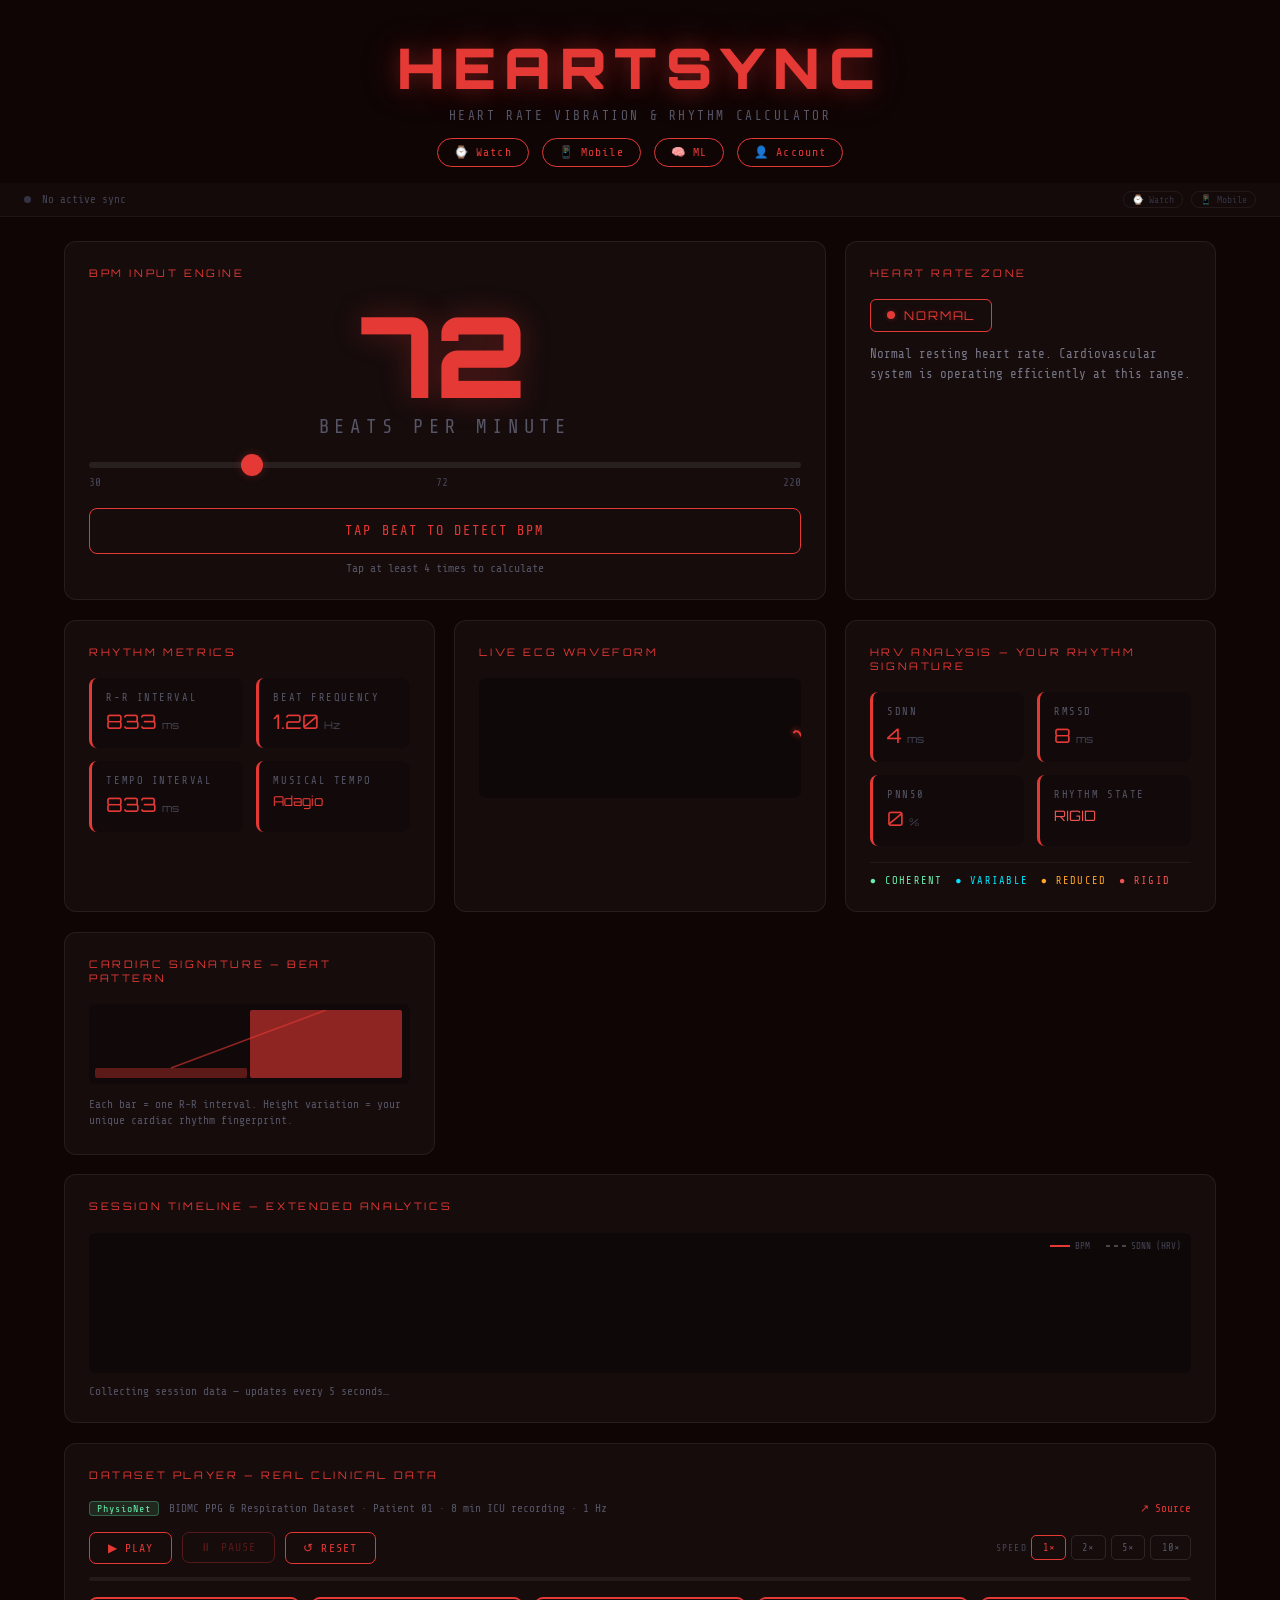
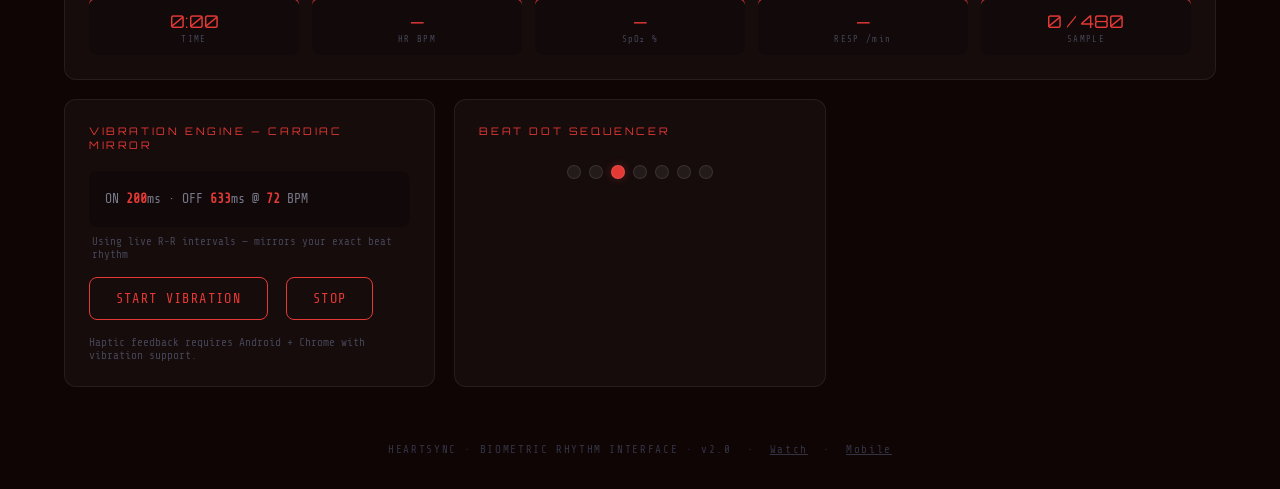
==== commit a3f4030b: "Add PWA support + deploy to GitHub Pages - manifest.json: name/short_name, standalone display, portr" ====
--- a/index.html
+++ b/index.html
@@ -6,6 +6,9 @@
   <title>HeartSync — Extended</title>
   <link href="https://fonts.googleapis.com/css2?family=Orbitron:wght@400;700;900&family=Share+Tech+Mono&display=swap" rel="stylesheet" />
   <link rel="stylesheet" href="styles.css" />
+  <link rel="manifest" href="manifest.json" />
+  <link rel="apple-touch-icon" href="icons/icon-192.png" />
+  <meta name="apple-mobile-web-app-title" content="HeartSync" />
 </head>
 <body>
 
@@ -211,5 +214,6 @@
 <script src="dataset.js"></script>
 <script src="auth.js"></script>
 <script src="app.js"></script>
+<script>if ('serviceWorker' in navigator) navigator.serviceWorker.register('./sw.js');</script>
 </body>
 </html>
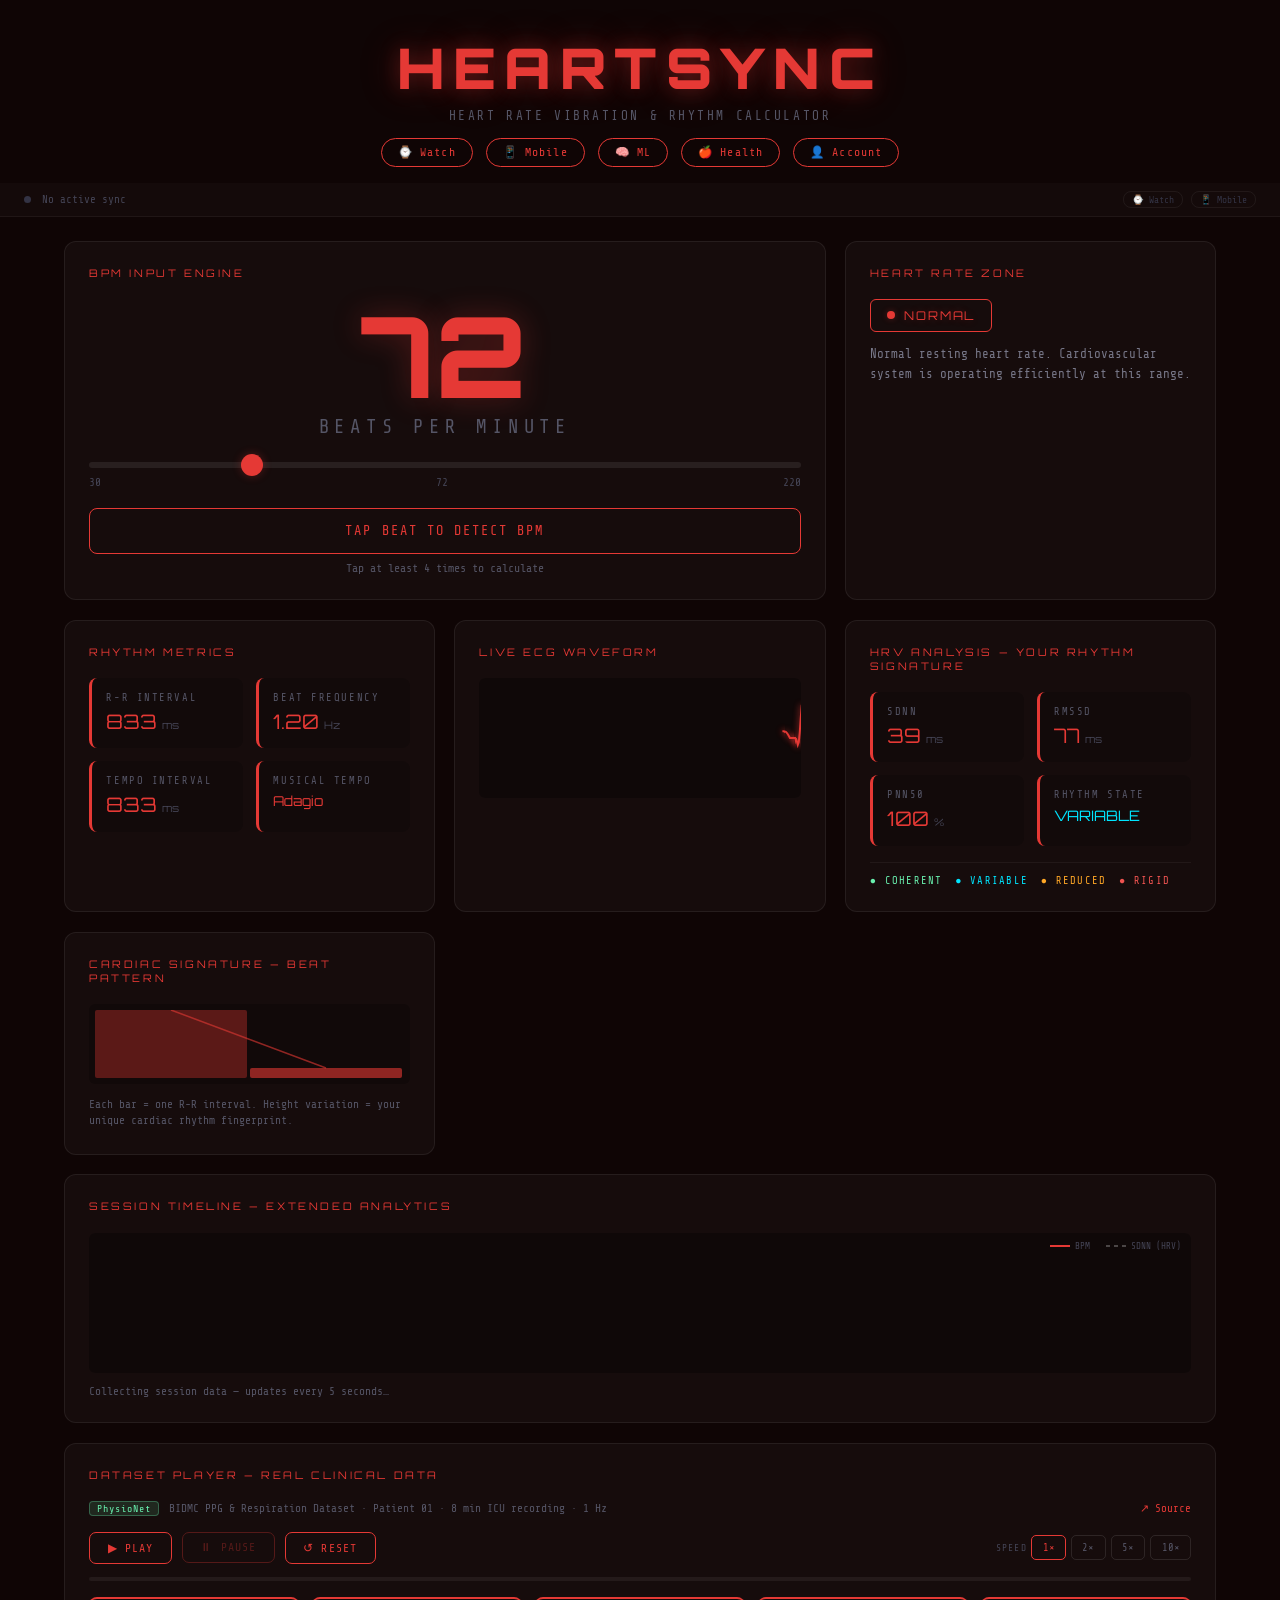
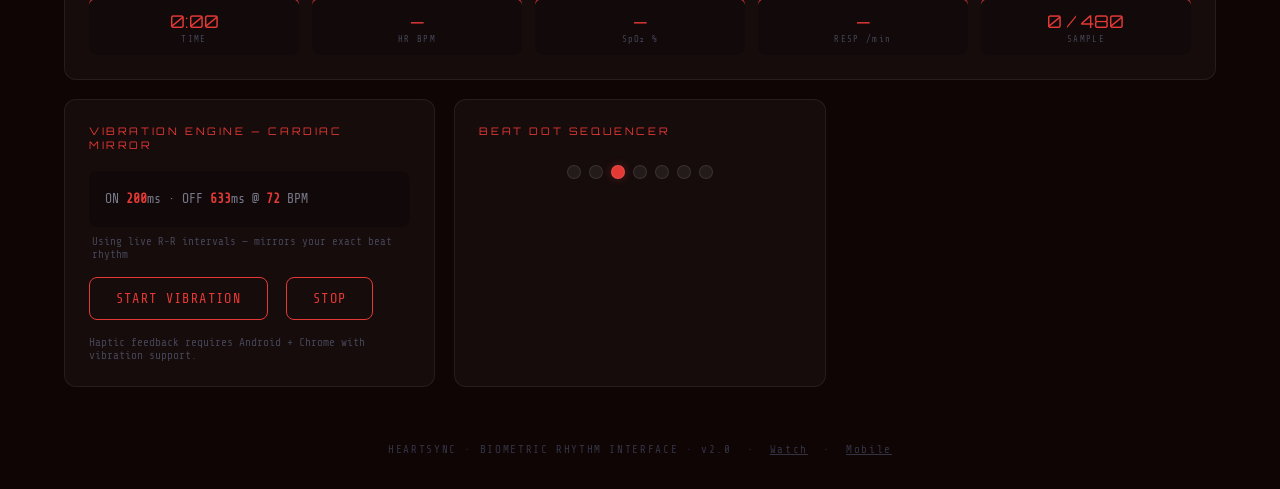
==== commit f1cd7305: "Add Apple Health integration — iOS Shortcuts bridge + XML import player - health-connect.html/css/js" ====
--- a/index.html
+++ b/index.html
@@ -19,6 +19,7 @@
     <a href="watch.html"   class="nav-link">⌚ Watch</a>
     <a href="mobile.html"  class="nav-link">📱 Mobile</a>
     <a href="ml.html"      class="nav-link">🧠 ML</a>
+    <a href="health-connect.html" class="nav-link">🍎 Health</a>
     <a href="account.html" class="nav-link">👤 Account</a>
   </div>
 </header>
